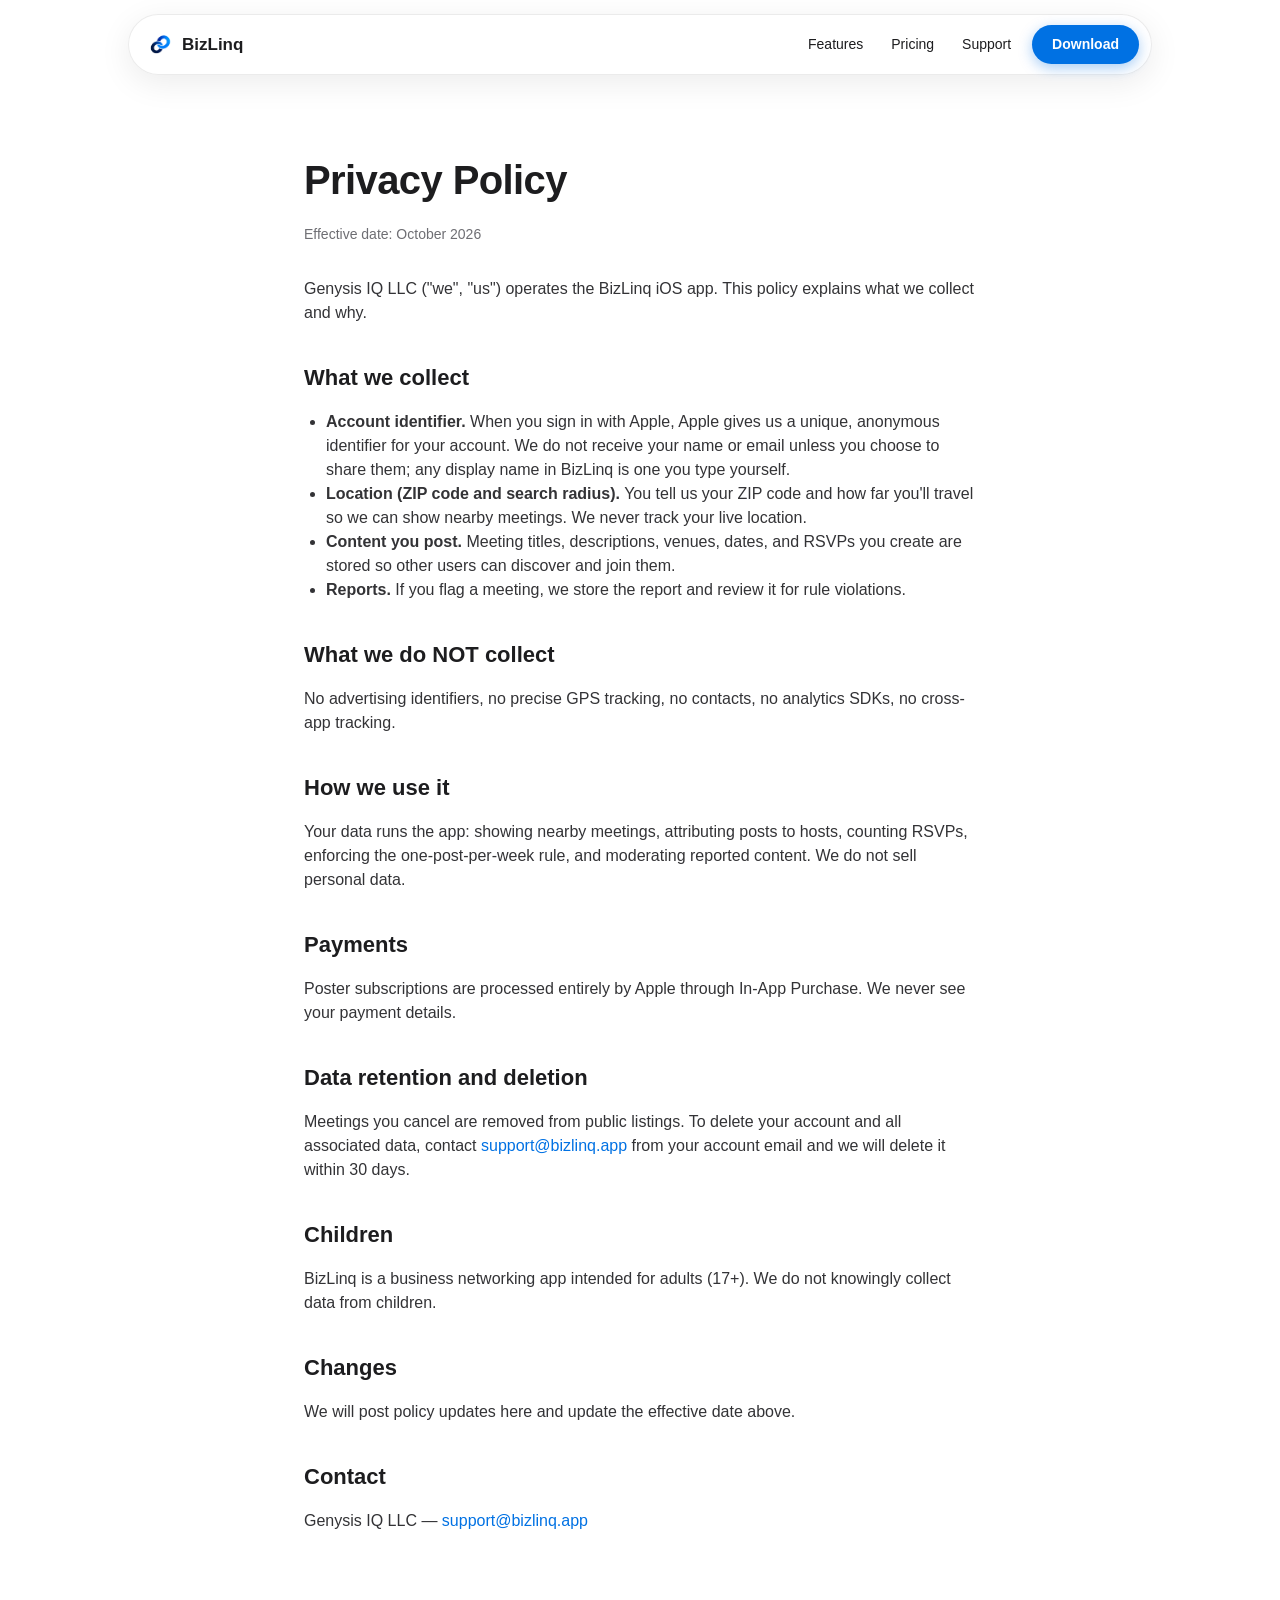
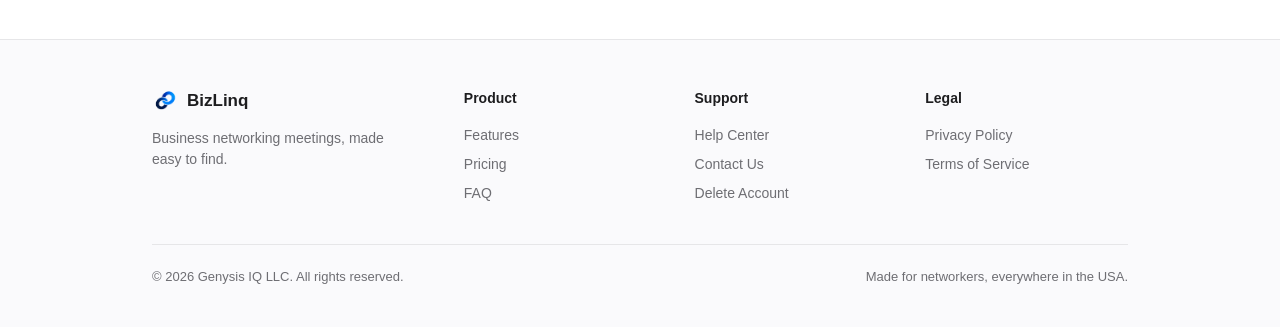
==== website/privacy.html @ f21be936 "BizLinq iOS: paged meeting fetch, category cleanup, startups merged into networking" ====
<!DOCTYPE html>
<html lang="en">
<head>
  <meta charset="UTF-8">
  <meta name="viewport" content="width=device-width, initial-scale=1.0">
  <title>Privacy Policy — BizLinq</title>
  <meta name="description" content="BizLinq privacy policy: what we collect and why.">
  <link rel="icon" type="image/png" href="assets/logo.png">
  <link rel="stylesheet" href="styles.css">
</head>
<body>

<nav class="nav-float" aria-label="Main navigation">
  <a class="brand" href="index.html"><img src="assets/logo.png" alt="BizLinq logo">BizLinq</a>
  <div class="nav-links">
    <a href="index.html#features">Features</a>
    <a href="index.html#pricing">Pricing</a>
    <a href="support.html">Support</a>
  </div>
  <a class="btn btn-blue" href="index.html#download">Download</a>
  <button class="nav-toggle" aria-label="Menu" onclick="document.querySelector('.mobile-menu').classList.toggle('open')">☰</button>
</nav>
<div class="mobile-menu">
  <a href="index.html#features">Features</a>
  <a href="index.html#pricing">Pricing</a>
  <a href="support.html">Support</a>
</div>

<main class="prose">
  <h1>Privacy Policy</h1>
  <p class="updated">Effective date: October 2026</p>

  <p>Genysis IQ LLC ("we", "us") operates the BizLinq iOS app. This policy explains what we collect and why.</p>

  <h2>What we collect</h2>
  <ul>
    <li><strong>Account identifier.</strong> When you sign in with Apple, Apple gives us a unique, anonymous identifier for your account. We do not receive your name or email unless you choose to share them; any display name in BizLinq is one you type yourself.</li>
    <li><strong>Location (ZIP code and search radius).</strong> You tell us your ZIP code and how far you'll travel so we can show nearby meetings. We never track your live location.</li>
    <li><strong>Content you post.</strong> Meeting titles, descriptions, venues, dates, and RSVPs you create are stored so other users can discover and join them.</li>
    <li><strong>Reports.</strong> If you flag a meeting, we store the report and review it for rule violations.</li>
  </ul>

  <h2>What we do NOT collect</h2>
  <p>No advertising identifiers, no precise GPS tracking, no contacts, no analytics SDKs, no cross-app tracking.</p>

  <h2>How we use it</h2>
  <p>Your data runs the app: showing nearby meetings, attributing posts to hosts, counting RSVPs, enforcing the one-post-per-week rule, and moderating reported content. We do not sell personal data.</p>

  <h2>Payments</h2>
  <p>Poster subscriptions are processed entirely by Apple through In-App Purchase. We never see your payment details.</p>

  <h2>Data retention and deletion</h2>
  <p>Meetings you cancel are removed from public listings. To delete your account and all associated data, contact <a href="mailto:support@bizlinq.app">support@bizlinq.app</a> from your account email and we will delete it within 30 days.</p>

  <h2>Children</h2>
  <p>BizLinq is a business networking app intended for adults (17+). We do not knowingly collect data from children.</p>

  <h2>Changes</h2>
  <p>We will post policy updates here and update the effective date above.</p>

  <h2>Contact</h2>
  <p>Genysis IQ LLC — <a href="mailto:support@bizlinq.app">support@bizlinq.app</a></p>
</main>

<footer>
  <div class="wrap">
    <div class="foot-grid">
      <div class="foot-brand">
        <a class="brand" href="index.html"><img src="assets/logo.png" alt="BizLinq logo">BizLinq</a>
        <p>Business networking meetings, made easy to find.</p>
      </div>
      <div class="foot-col">
        <h4>Product</h4>
        <a href="index.html#features">Features</a>
        <a href="index.html#pricing">Pricing</a>
        <a href="index.html#faq">FAQ</a>
      </div>
      <div class="foot-col">
        <h4>Support</h4>
        <a href="support.html">Help Center</a>
        <a href="support.html#contact">Contact Us</a>
        <a href="support.html#delete">Delete Account</a>
      </div>
      <div class="foot-col">
        <h4>Legal</h4>
        <a href="privacy.html">Privacy Policy</a>
        <a href="terms.html">Terms of Service</a>
      </div>
    </div>
    <div class="foot-base">
      <span>© 2026 Genysis IQ LLC. All rights reserved.</span>
      <span>Made for networkers, everywhere in the USA.</span>
    </div>
  </div>
</footer>

<script src="script.js"></script>
</body>
</html>
---- website/styles.css ----
:root {
  --bg: #ffffff;
  --ink: #1d1d1f;
  --gray: #6e6e73;
  --blue: #0071e3;
  --blue-dark: #005fc4;
  --card: #f5f5f7;
  --line: rgba(0, 0, 0, 0.08);
  --radius: 22px;
  --font: -apple-system, BlinkMacSystemFont, "SF Pro Display", "SF Pro Text", Inter, "Segoe UI", Helvetica, Arial, sans-serif;
}

* { box-sizing: border-box; }

html {
  scroll-behavior: smooth;
}

body {
  margin: 0;
  font-family: var(--font);
  color: var(--ink);
  background: var(--bg);
  -webkit-font-smoothing: antialiased;
  text-rendering: optimizeLegibility;
  line-height: 1.5;
}

img { max-width: 100%; display: block; }
a { color: var(--blue); text-decoration: none; }
a:hover { text-decoration: underline; }

.wrap {
  max-width: 1024px;
  margin: 0 auto;
  padding: 0 24px;
}

section { scroll-margin-top: 110px; }

/* ---------- Floating pill nav ---------- */

.nav-float {
  position: fixed;
  top: 14px;
  left: 50%;
  transform: translateX(-50%);
  width: min(1024px, calc(100% - 28px));
  z-index: 100;
  display: flex;
  align-items: center;
  gap: 8px;
  padding: 10px 12px 10px 18px;
  background: rgba(255, 255, 255, 0.72);
  -webkit-backdrop-filter: saturate(180%) blur(20px);
  backdrop-filter: saturate(180%) blur(20px);
  border: 1px solid var(--line);
  border-radius: 999px;
  box-shadow: 0 8px 32px rgba(0, 0, 0, 0.08);
}

.brand {
  display: flex;
  align-items: center;
  gap: 9px;
  font-weight: 700;
  font-size: 17px;
  color: var(--ink);
}
.brand:hover { text-decoration: none; }
.brand img { width: 26px; height: 26px; }

.nav-links {
  display: flex;
  gap: 2px;
  margin-left: auto;
}
.nav-links a {
  color: var(--ink);
  font-size: 14px;
  font-weight: 500;
  padding: 8px 13px;
  border-radius: 999px;
}
.nav-links a:hover {
  background: rgba(0, 0, 0, 0.05);
  text-decoration: none;
}

.btn {
  display: inline-flex;
  align-items: center;
  justify-content: center;
  gap: 8px;
  border: 0;
  cursor: pointer;
  font-family: var(--font);
  font-weight: 600;
  border-radius: 999px;
  transition: transform 0.12s ease, background 0.12s ease, box-shadow 0.12s ease;
}
.btn:active { transform: scale(0.98); }
.btn-blue {
  background: var(--blue);
  color: #fff;
  font-size: 14px;
  padding: 9px 20px;
  box-shadow: 0 4px 14px rgba(0, 113, 227, 0.35);
}
.btn-blue:hover { background: var(--blue-dark); text-decoration: none; }
.btn-big {
  font-size: 17px;
  padding: 14px 34px;
}
.btn-light {
  background: #fff;
  color: var(--blue);
  font-size: 17px;
  padding: 14px 34px;
}
.btn-light:hover { text-decoration: none; background: #f2f8ff; }

.nav-toggle {
  display: none;
  margin-left: auto;
  background: none;
  border: 0;
  font-size: 22px;
  padding: 6px 10px;
  cursor: pointer;
  color: var(--ink);
}

.mobile-menu {
  display: none;
  position: fixed;
  top: 76px;
  left: 50%;
  transform: translateX(-50%);
  width: min(1024px, calc(100% - 28px));
  background: rgba(255, 255, 255, 0.95);
  -webkit-backdrop-filter: blur(20px);
  backdrop-filter: blur(20px);
  border: 1px solid var(--line);
  border-radius: var(--radius);
  box-shadow: 0 16px 48px rgba(0, 0, 0, 0.12);
  padding: 10px;
  z-index: 99;
}
.mobile-menu.open { display: block; }
.mobile-menu a {
  display: block;
  color: var(--ink);
  font-weight: 600;
  padding: 12px 16px;
  border-radius: 14px;
}
.mobile-menu a:hover { background: var(--card); text-decoration: none; }

/* ---------- Hero ---------- */

.hero {
  text-align: center;
  padding: 150px 24px 20px;
}
.eyebrow {
  display: inline-block;
  font-size: 13px;
  font-weight: 700;
  letter-spacing: 0.08em;
  text-transform: uppercase;
  color: var(--blue);
  background: rgba(0, 113, 227, 0.1);
  padding: 7px 16px;
  border-radius: 999px;
  margin-bottom: 22px;
}
.hero h1 {
  font-size: clamp(44px, 7vw, 80px);
  line-height: 1.04;
  letter-spacing: -0.02em;
  margin: 0 0 18px;
  font-weight: 700;
}
.hero h1 .grad {
  background: linear-gradient(100deg, #0071e3, #42a5f5 60%, #7b61ff);
  -webkit-background-clip: text;
  background-clip: text;
  color: transparent;
}
.hero p.sub {
  font-size: clamp(18px, 2.6vw, 24px);
  color: var(--gray);
  max-width: 640px;
  margin: 0 auto 34px;
}
.hero-cta {
  display: flex;
  gap: 14px;
  justify-content: center;
  flex-wrap: wrap;
  margin-bottom: 64px;
}

.store-badge {
  display: inline-flex;
  align-items: center;
  gap: 10px;
  background: #000;
  color: #fff;
  border-radius: 12px;
  padding: 10px 22px 10px 16px;
  font-size: 14px;
}
.store-badge:hover { text-decoration: none; background: #222; }
.store-badge small { display: block; font-size: 10px; font-weight: 400; opacity: 0.8; }
.store-badge strong { display: block; font-size: 19px; font-weight: 600; line-height: 1.2; }
.store-badge svg { width: 30px; height: 30px; flex-shrink: 0; }

/* ---------- Phone mockup ---------- */

.phones {
  display: flex;
  gap: 28px;
  justify-content: center;
  align-items: flex-start;
  flex-wrap: wrap;
  padding: 10px 0 90px;
}
.phone {
  width: 250px;
  background: #000;
  border-radius: 52px;
  padding: 11px;
  box-shadow: 0 30px 80px rgba(0, 0, 0, 0.22), 0 0 0 1px rgba(0, 0, 0, 0.15);
  position: relative;
}
.phone::before {
  content: "";
  position: absolute;
  top: 22px;
  left: 50%;
  transform: translateX(-50%);
  width: 84px;
  height: 24px;
  background: #000;
  border-radius: 999px;
  z-index: 2;
}
.phone img {
  border-radius: 42px;
  width: 100%;
}
.phone figcaption {
  color: #fff;
  text-align: center;
  font-size: 13px;
  font-weight: 600;
  padding: 12px 0 6px;
}
.phone.tall { width: 270px; }

/* ---------- Sections ---------- */

.section { padding: 70px 0; }
.section h2 {
  font-size: clamp(32px, 4.6vw, 52px);
  letter-spacing: -0.015em;
  text-align: center;
  margin: 0 0 14px;
}
.section p.lead {
  text-align: center;
  color: var(--gray);
  font-size: 19px;
  max-width: 640px;
  margin: 0 auto 50px;
}

.grid-3 {
  display: grid;
  grid-template-columns: repeat(3, 1fr);
  gap: 18px;
}
.card {
  background: var(--card);
  border-radius: var(--radius);
  padding: 32px 28px;
}
.card .icon {
  width: 52px;
  height: 52px;
  border-radius: 16px;
  background: #fff;
  display: flex;
  align-items: center;
  justify-content: center;
  box-shadow: 0 4px 14px rgba(0, 0, 0, 0.07);
  margin-bottom: 18px;
}
.card .icon svg { width: 26px; height: 26px; }
.card h3 { margin: 0 0 8px; font-size: 19px; }
.card p { margin: 0; color: var(--gray); font-size: 15px; }

.steps {
  display: grid;
  grid-template-columns: repeat(3, 1fr);
  gap: 18px;
  counter-reset: step;
}
.step {
  background: var(--card);
  border-radius: var(--radius);
  padding: 32px 28px;
  position: relative;
}
.step::before {
  counter-increment: step;
  content: counter(step);
  display: inline-flex;
  align-items: center;
  justify-content: center;
  width: 38px;
  height: 38px;
  border-radius: 999px;
  background: var(--blue);
  color: #fff;
  font-weight: 700;
  font-size: 17px;
  margin-bottom: 16px;
}
.step h3 { margin: 0 0 8px; font-size: 19px; }
.step p { margin: 0; color: var(--gray); font-size: 15px; }

/* ---------- Pricing ---------- */

.pricing {
  display: grid;
  grid-template-columns: 1fr 1fr;
  gap: 18px;
  max-width: 760px;
  margin: 0 auto;
}
.plan {
  border: 1px solid var(--line);
  border-radius: 28px;
  padding: 38px 34px;
  text-align: center;
  background: #fff;
}
.plan.featured {
  background: var(--ink);
  color: #fff;
  border-color: var(--ink);
  box-shadow: 0 24px 60px rgba(0, 0, 0, 0.22);
}
.plan .tag {
  display: inline-block;
  font-size: 12px;
  font-weight: 700;
  letter-spacing: 0.06em;
  text-transform: uppercase;
  background: rgba(0, 113, 227, 0.12);
  color: var(--blue);
  border-radius: 999px;
  padding: 5px 14px;
  margin-bottom: 14px;
}
.plan.featured .tag { background: rgba(255, 255, 255, 0.16); color: #fff; }
.plan h3 { margin: 0 0 6px; font-size: 22px; }
.plan .price { font-size: 52px; font-weight: 700; letter-spacing: -0.02em; }
.plan .price span { font-size: 17px; font-weight: 500; color: var(--gray); }
.plan.featured .price span { color: #a1a1a6; }
.plan ul {
  list-style: none;
  margin: 22px 0 28px;
  padding: 0;
  font-size: 15px;
}
.plan.featured ul { color: #d6d6da; }
.plan ul li { padding: 6px 0; }
.plan ul li::before { content: "✓  "; color: #30d158; font-weight: 700; }
.fineprint {
  text-align: center;
  color: var(--gray);
  font-size: 13px;
  max-width: 620px;
  margin: 26px auto 0;
}

/* ---------- FAQ ---------- */

.faq { max-width: 720px; margin: 0 auto; }
.faq-item {
  border-bottom: 1px solid var(--line);
}
.faq-item:first-child { border-top: 1px solid var(--line); }
.faq-q {
  width: 100%;
  display: flex;
  justify-content: space-between;
  align-items: center;
  gap: 16px;
  background: none;
  border: 0;
  cursor: pointer;
  font-family: var(--font);
  font-size: 18px;
  font-weight: 600;
  color: var(--ink);
  text-align: left;
  padding: 22px 4px;
}
.faq-q .plus {
  flex-shrink: 0;
  width: 30px;
  height: 30px;
  border-radius: 999px;
  background: var(--card);
  display: inline-flex;
  align-items: center;
  justify-content: center;
  font-size: 18px;
  font-weight: 400;
  transition: transform 0.2s ease;
}
.faq-item.open .faq-q .plus { transform: rotate(45deg); }
.faq-a {
  max-height: 0;
  overflow: hidden;
  transition: max-height 0.28s ease;
}
.faq-a p {
  margin: 0 0 24px;
  color: var(--gray);
  font-size: 16px;
  padding-right: 40px;
}

/* ---------- CTA band ---------- */

.cta-band {
  background: linear-gradient(120deg, #0071e3, #42a5f5 55%, #7b61ff);
  border-radius: 32px;
  text-align: center;
  padding: 80px 32px;
  color: #fff;
  margin: 40px 0 90px;
}
.cta-band h2 { font-size: clamp(30px, 4.4vw, 48px); margin: 0 0 12px; letter-spacing: -0.015em; }
.cta-band p { opacity: 0.85; font-size: 18px; margin: 0 0 32px; }

/* ---------- Footer ---------- */

footer {
  border-top: 1px solid var(--line);
  padding: 48px 0 40px;
  background: #fafafc;
}
.foot-grid {
  display: grid;
  grid-template-columns: 1.4fr 1fr 1fr 1fr;
  gap: 28px;
  margin-bottom: 36px;
}
.foot-brand p { color: var(--gray); font-size: 14px; max-width: 260px; }
.foot-col h4 { margin: 0 0 12px; font-size: 14px; }
.foot-col a { display: block; color: var(--gray); font-size: 14px; padding: 4px 0; }
.foot-base {
  display: flex;
  justify-content: space-between;
  gap: 12px;
  flex-wrap: wrap;
  color: var(--gray);
  font-size: 13px;
  border-top: 1px solid var(--line);
  padding-top: 22px;
}

/* ---------- Prose pages ---------- */

.prose {
  max-width: 720px;
  margin: 0 auto;
  padding: 150px 24px 90px;
}
.prose h1 { font-size: 40px; letter-spacing: -0.015em; margin: 0 0 8px; }
.prose .updated { color: var(--gray); font-size: 14px; margin-bottom: 32px; }
.prose h2 { font-size: 22px; margin: 36px 0 10px; }
.prose p, .prose li { color: #333336; font-size: 16px; }
.prose ul, .prose ol { padding-left: 22px; }

.support-card {
  background: var(--card);
  border-radius: var(--radius);
  padding: 30px 28px;
  margin: 18px 0;
}
.support-card h2 { margin-top: 0; }
.steps-list { counter-reset: s; list-style: none; padding: 0; }
.steps-list li {
  counter-increment: s;
  padding: 10px 0 10px 52px;
  position: relative;
  color: #333336;
}
.steps-list li::before {
  content: counter(s);
  position: absolute;
  left: 0;
  top: 8px;
  width: 32px;
  height: 32px;
  border-radius: 999px;
  background: var(--blue);
  color: #fff;
  font-weight: 700;
  display: inline-flex;
  align-items: center;
  justify-content: center;
}

/* ---------- Responsive ---------- */

@media (max-width: 820px) {
  .nav-links, .nav-float .btn { display: none; }
  .nav-toggle { display: block; }
  .grid-3, .steps, .pricing { grid-template-columns: 1fr; }
  .foot-grid { grid-template-columns: 1fr 1fr; }
  .phone { width: 230px; }
  .cta-band { border-radius: 24px; padding: 60px 24px; }
}
@media (min-width: 821px) {
  .mobile-menu { display: none !important; }
}
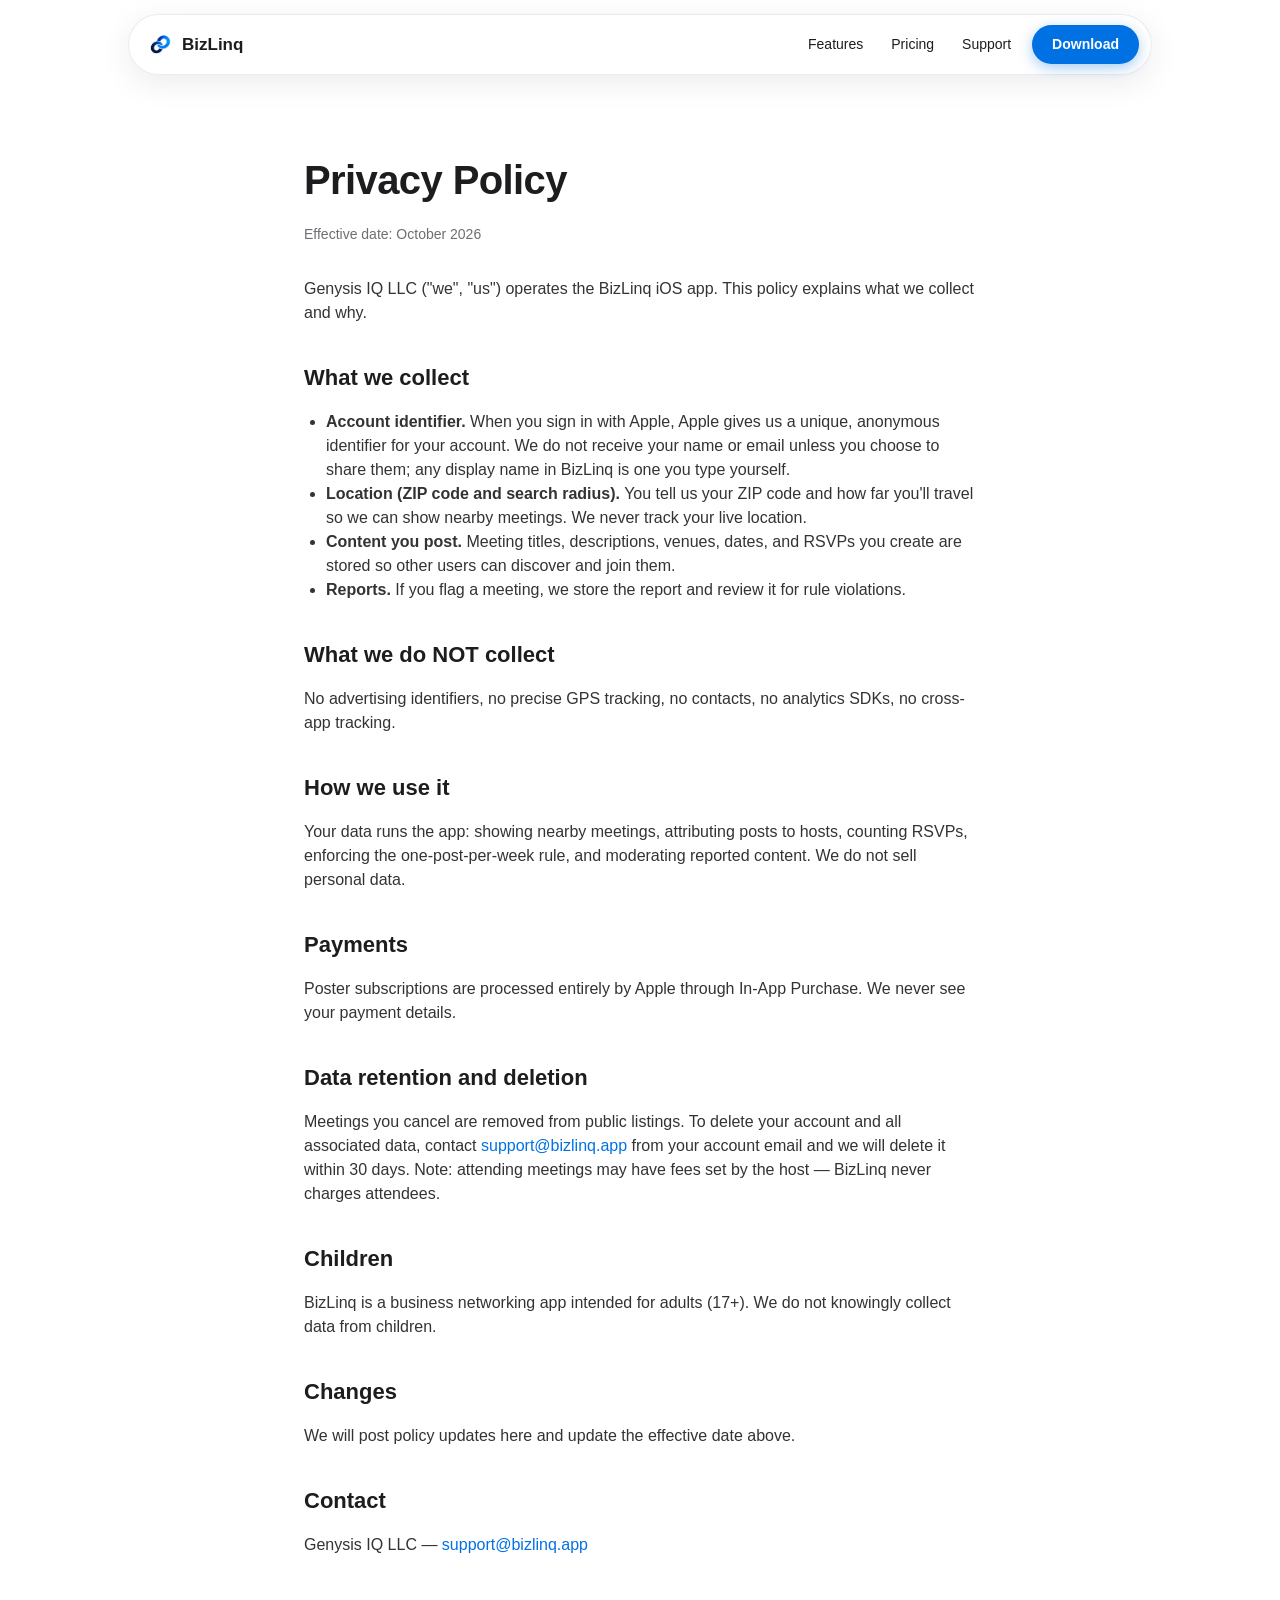
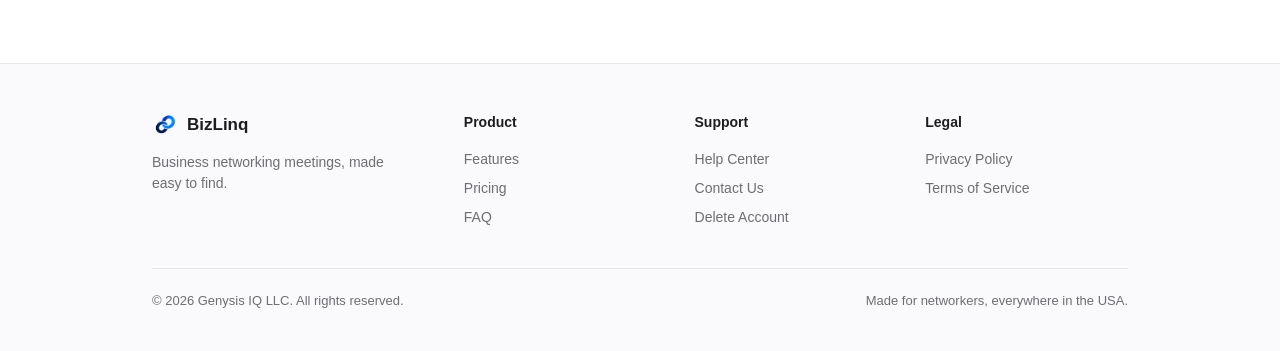
==== commit 9054ba7f: "Claim feature, fixed terms links, corrected free-vs-attendance copy" ====
--- a/website/privacy.html
+++ b/website/privacy.html
@@ -50,7 +50,7 @@
   <p>Poster subscriptions are processed entirely by Apple through In-App Purchase. We never see your payment details.</p>
 
   <h2>Data retention and deletion</h2>
-  <p>Meetings you cancel are removed from public listings. To delete your account and all associated data, contact <a href="mailto:support@bizlinq.app">support@bizlinq.app</a> from your account email and we will delete it within 30 days.</p>
+  <p>Meetings you cancel are removed from public listings. To delete your account and all associated data, contact <a href="mailto:support@bizlinq.app">support@bizlinq.app</a> from your account email and we will delete it within 30 days. Note: attending meetings may have fees set by the host — BizLinq never charges attendees.</p>
 
   <h2>Children</h2>
   <p>BizLinq is a business networking app intended for adults (17+). We do not knowingly collect data from children.</p>
